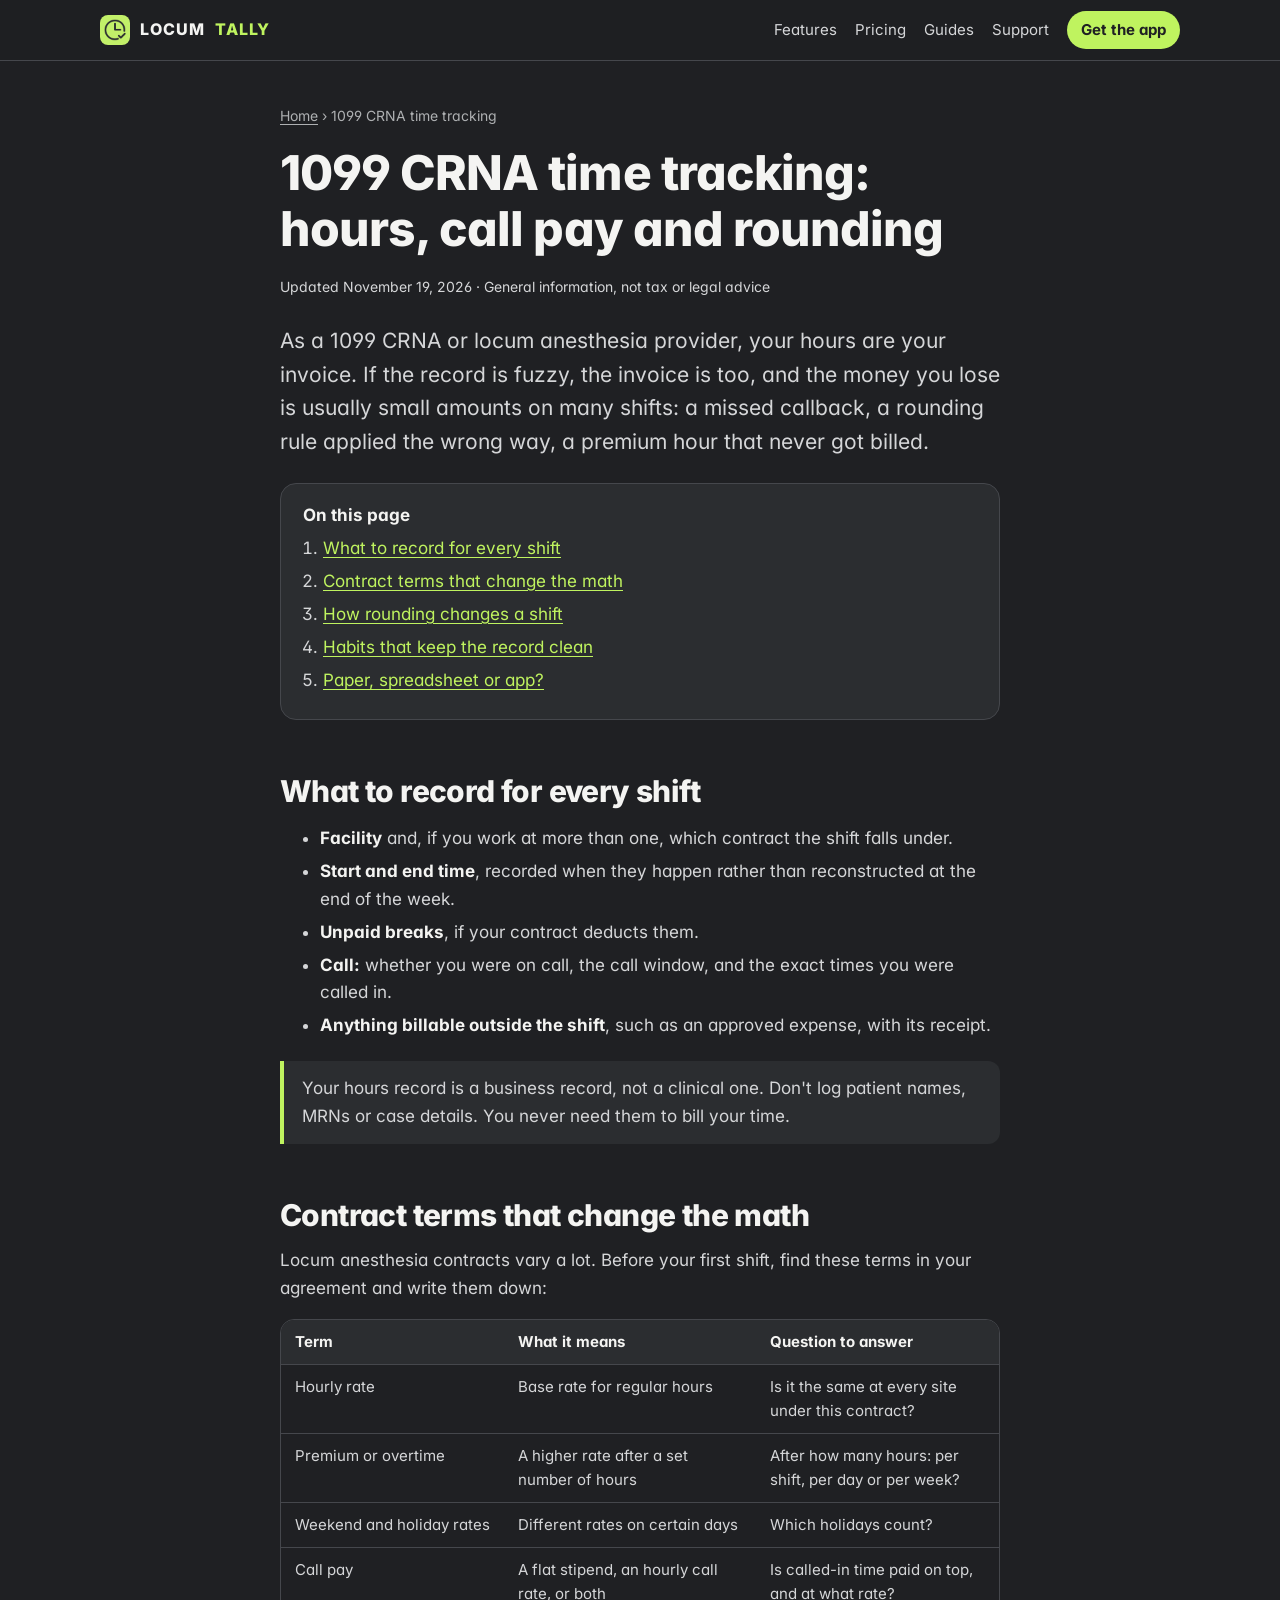
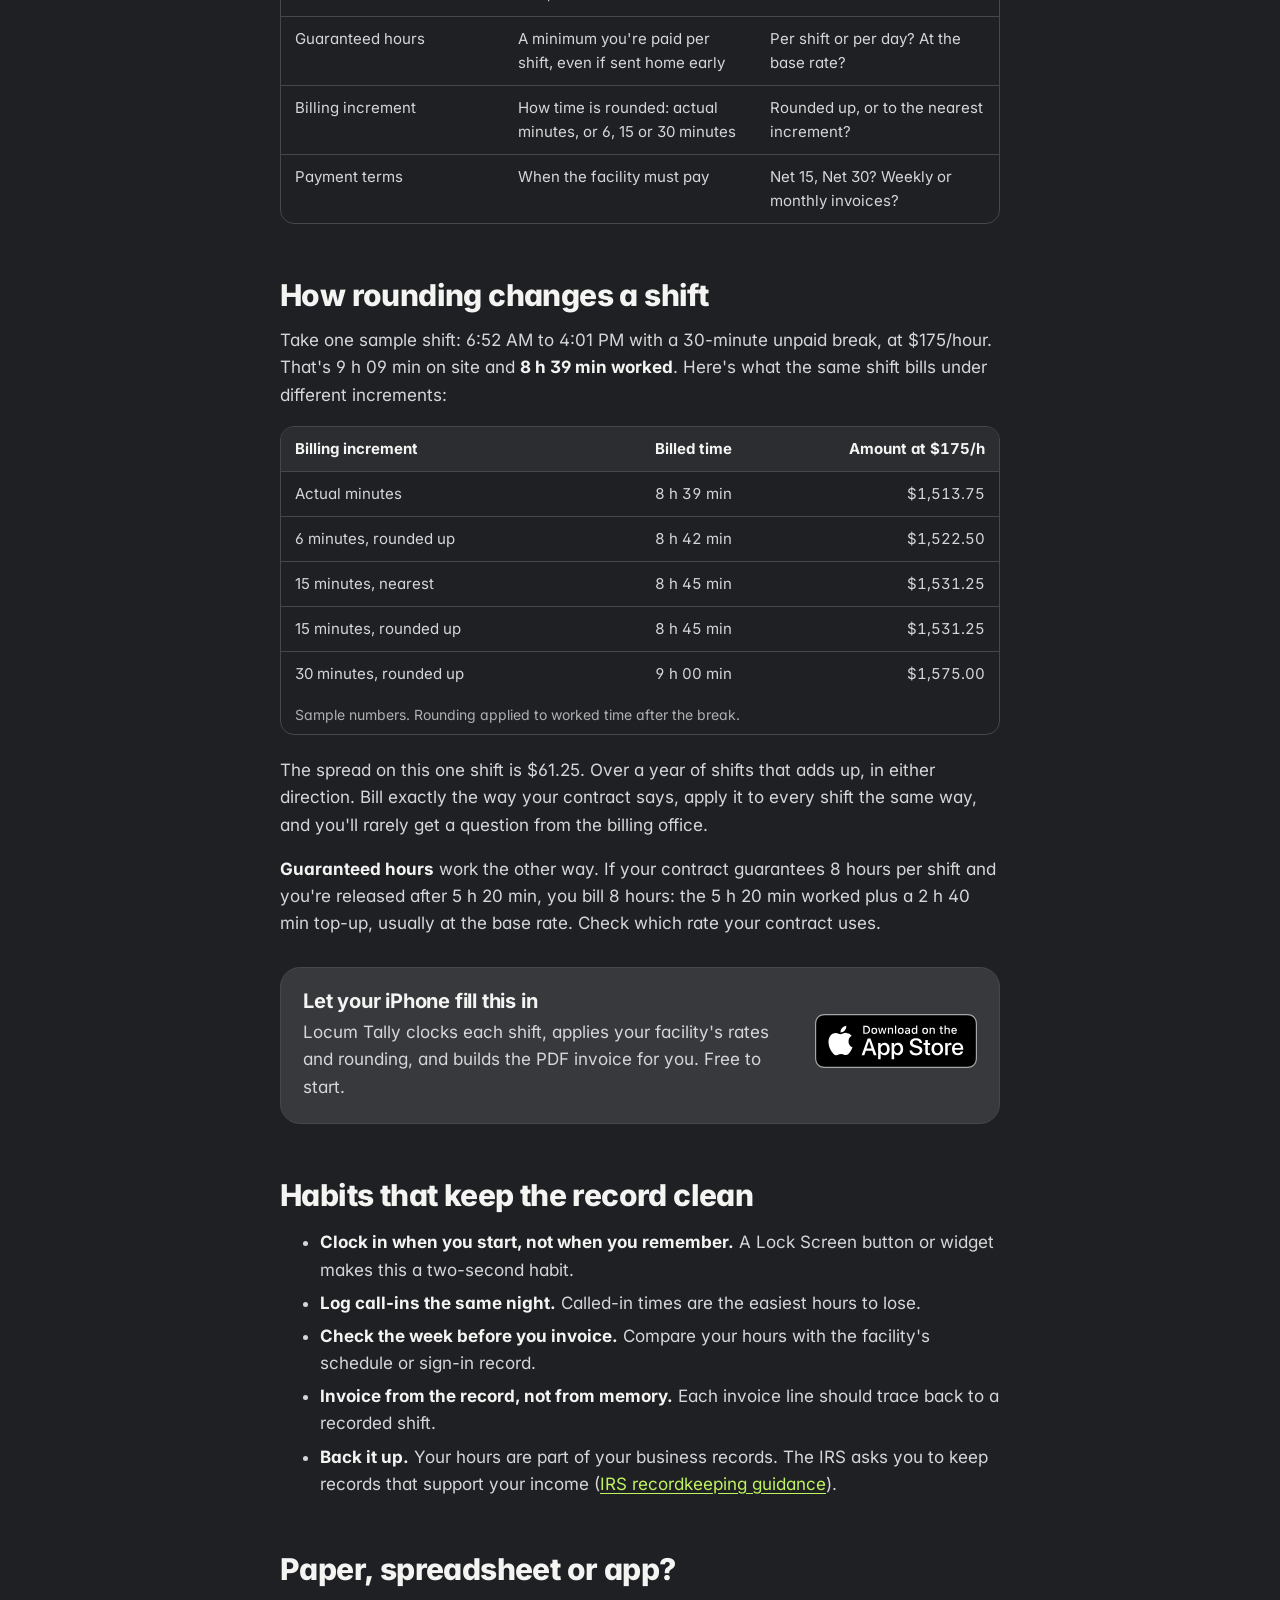
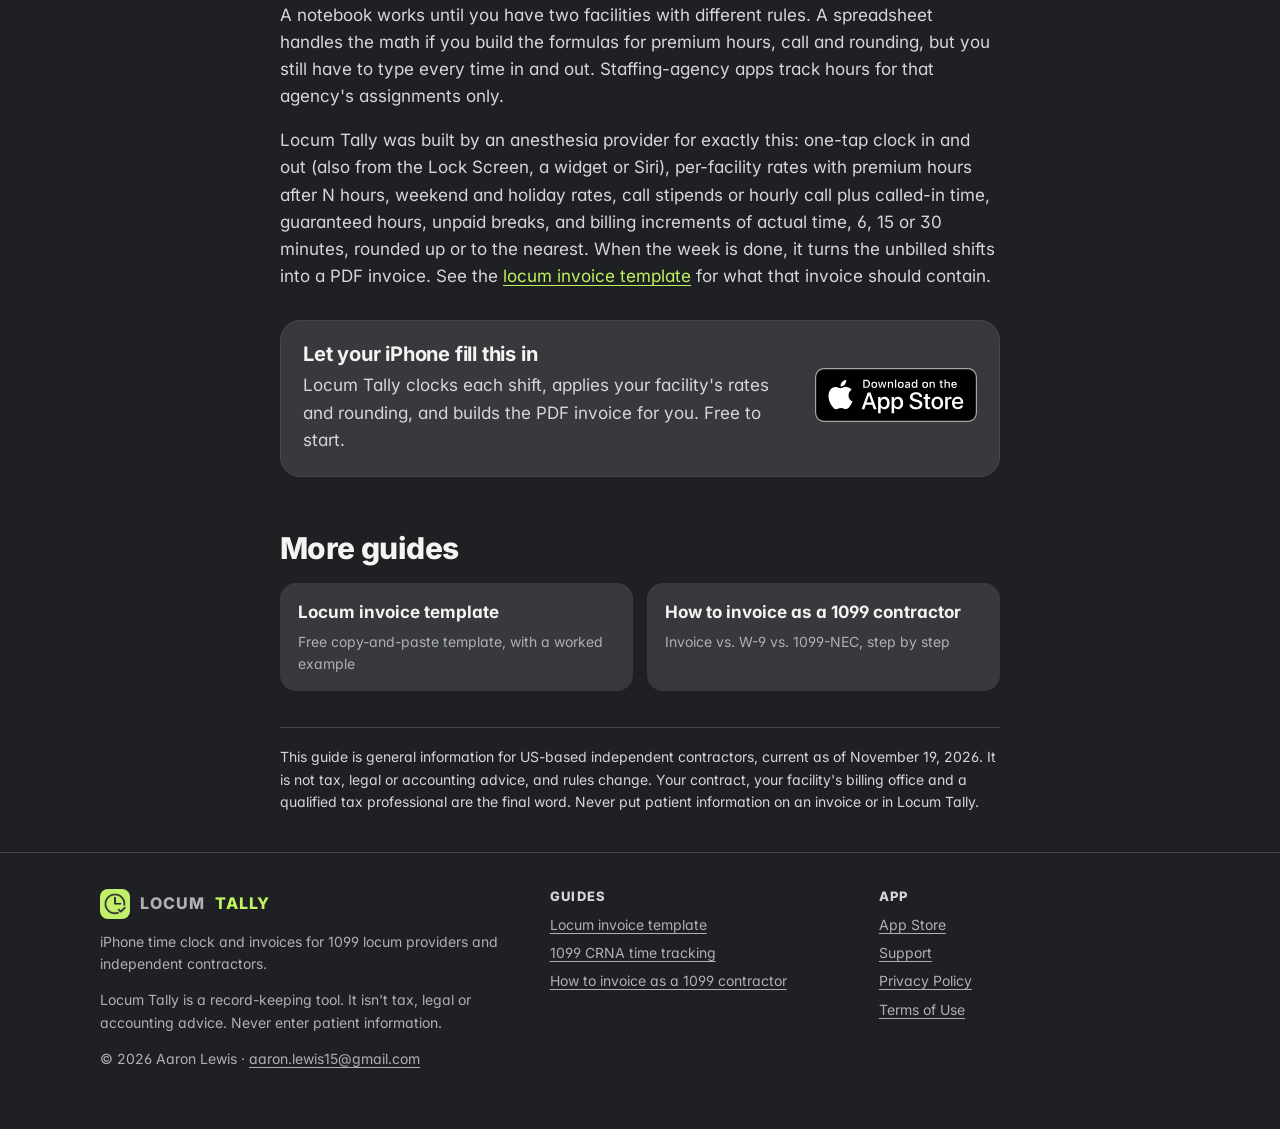
==== 1099-crna-time-tracking.html @ 2aec6fe2 "New SEO landing page, three guides, sitemap, custom domain locumtally.app" ====
<!doctype html>
<html lang="en">
<head>
<meta charset="utf-8">
<meta name="viewport" content="width=device-width, initial-scale=1">
<title>1099 CRNA Time Tracking: Hours, Call &amp; Rounding | Locum Tally</title>
<meta name="description" content="How 1099 CRNAs and anesthesia providers can track shift hours, call, premium time, breaks and billing increments accurately, with a worked rounding example.">
<link rel="canonical" href="https://locumtally.app/1099-crna-time-tracking.html">
<meta name="apple-itunes-app" content="app-id=6818014743">
<meta name="theme-color" content="#1F2023">
<meta name="color-scheme" content="dark">
<link rel="icon" href="favicon.ico" sizes="any">
<link rel="icon" type="image/png" sizes="32x32" href="favicon-32.png">
<link rel="apple-touch-icon" href="apple-touch-icon.png">
<link rel="preload" href="fonts/inter-var-latin.woff2" as="font" type="font/woff2" crossorigin>
<link rel="stylesheet" href="site.css">
<meta property="og:type" content="article">
<meta property="og:site_name" content="Locum Tally">
<meta property="og:title" content="1099 CRNA Time Tracking: Hours, Call &amp; Rounding | Locum Tally">
<meta property="og:description" content="How 1099 CRNAs and anesthesia providers can track shift hours, call, premium time, breaks and billing increments accurately, with a worked rounding example.">
<meta property="og:url" content="https://locumtally.app/1099-crna-time-tracking.html">
<meta property="og:image" content="https://locumtally.app/img/og-locumtally.png">
<meta property="og:image:width" content="1200">
<meta property="og:image:height" content="630">
<meta property="og:image:alt" content="Locum Tally: the time clock and invoice app for 1099 locum providers">
<meta name="twitter:card" content="summary_large_image">
<meta name="twitter:title" content="1099 CRNA Time Tracking: Hours, Call &amp; Rounding | Locum Tally">
<meta name="twitter:description" content="How 1099 CRNAs and anesthesia providers can track shift hours, call, premium time, breaks and billing increments accurately, with a worked rounding example.">
<meta name="twitter:image" content="https://locumtally.app/img/og-locumtally.png">
<script type="application/ld+json">
{
 "@context": "https://schema.org",
 "@graph": [
  {
   "@type": "Article",
   "headline": "1099 CRNA time tracking: hours, call pay and rounding",
   "description": "How 1099 CRNAs and anesthesia providers can track shift hours, call, premium time, breaks and billing increments accurately, with a worked rounding example.",
   "datePublished": "2026-11-19",
   "dateModified": "2026-11-19",
   "author": {
    "@type": "Organization",
    "name": "Locum Tally",
    "url": "https://locumtally.app/"
   },
   "publisher": {
    "@type": "Organization",
    "name": "Locum Tally",
    "logo": {
     "@type": "ImageObject",
     "url": "https://locumtally.app/img/icon-512.png"
    }
   },
   "mainEntityOfPage": "https://locumtally.app/1099-crna-time-tracking.html",
   "image": "https://locumtally.app/img/og-locumtally.png"
  },
  {
   "@type": "BreadcrumbList",
   "itemListElement": [
    {
     "@type": "ListItem",
     "position": 1,
     "name": "Home",
     "item": "https://locumtally.app/"
    },
    {
     "@type": "ListItem",
     "position": 2,
     "name": "1099 CRNA time tracking",
     "item": "https://locumtally.app/1099-crna-time-tracking.html"
    }
   ]
  }
 ]
}
</script>
</head><body>
<a class="skip" href="#main">Skip to content</a>
<header class="site-header"><div class="wrap">
<a class="brand" href="index.html"><img src="apple-touch-icon.png" alt="" width="30" height="30">LOCUM <span>TALLY</span></a>
<nav class="site-nav" aria-label="Main"><a class="opt" href="index.html#features">Features</a><a class="opt" href="index.html#pricing">Pricing</a><a class="opt" href="index.html#guides">Guides</a><a class="" href="support.html">Support</a><a class="nav-cta" href="https://apps.apple.com/app/id6818014743">Get the app</a></nav>
</div></header>
<main id="main" class="article"><div class="wrap narrow">
<nav class="crumbs" aria-label="Breadcrumb"><a href="index.html">Home</a> › <span aria-current="page">1099 CRNA time tracking</span></nav>
<h1>1099 CRNA time tracking: hours, call pay and rounding</h1>
<p class="meta">Updated November 19, 2026 · General information, not tax or legal advice</p>
<p class="lead">As a 1099 CRNA or locum anesthesia provider, your hours are your invoice. If the record is fuzzy, the invoice is too, and the money you lose is usually small amounts on many shifts: a missed callback, a rounding rule applied the wrong way, a premium hour that never got billed.</p>
<div class="toc"><p>On this page</p><ol><li><a href="#record">What to record for every shift</a></li><li><a href="#rules">Contract terms that change the math</a></li><li><a href="#rounding">How rounding changes a shift</a></li><li><a href="#habits">Habits that keep the record clean</a></li><li><a href="#tools">Paper, spreadsheet or app?</a></li></ol></div>

<h2 id="record">What to record for every shift</h2>
<ul>
<li><strong>Facility</strong> and, if you work at more than one, which contract the shift falls under.</li>
<li><strong>Start and end time</strong>, recorded when they happen rather than reconstructed at the end of the week.</li>
<li><strong>Unpaid breaks</strong>, if your contract deducts them.</li>
<li><strong>Call:</strong> whether you were on call, the call window, and the exact times you were called in.</li>
<li><strong>Anything billable outside the shift</strong>, such as an approved expense, with its receipt.</li>
</ul>
<div class="note"><p>Your hours record is a business record, not a clinical one. Don't log patient names, MRNs or case details. You never need them to bill your time.</p></div>

<h2 id="rules">Contract terms that change the math</h2>
<p>Locum anesthesia contracts vary a lot. Before your first shift, find these terms in your agreement and write them down:</p>
<div class="table-wrap"><table>
<thead><tr><th>Term</th><th>What it means</th><th>Question to answer</th></tr></thead>
<tbody>
<tr><td>Hourly rate</td><td>Base rate for regular hours</td><td>Is it the same at every site under this contract?</td></tr>
<tr><td>Premium or overtime</td><td>A higher rate after a set number of hours</td><td>After how many hours: per shift, per day or per week?</td></tr>
<tr><td>Weekend and holiday rates</td><td>Different rates on certain days</td><td>Which holidays count?</td></tr>
<tr><td>Call pay</td><td>A flat stipend, an hourly call rate, or both</td><td>Is called-in time paid on top, and at what rate?</td></tr>
<tr><td>Guaranteed hours</td><td>A minimum you're paid per shift, even if sent home early</td><td>Per shift or per day? At the base rate?</td></tr>
<tr><td>Billing increment</td><td>How time is rounded: actual minutes, or 6, 15 or 30 minutes</td><td>Rounded up, or to the nearest increment?</td></tr>
<tr><td>Payment terms</td><td>When the facility must pay</td><td>Net 15, Net 30? Weekly or monthly invoices?</td></tr>
</tbody></table></div>

<h2 id="rounding">How rounding changes a shift</h2>
<p>Take one sample shift: 6:52 AM to 4:01 PM with a 30-minute unpaid break, at $175/hour. That's 9 h 09 min on site and <strong>8 h 39 min worked</strong>. Here's what the same shift bills under different increments:</p>
<div class="table-wrap"><table class="fit">
<caption class="muted small" style="caption-side:bottom;padding:8px 14px;text-align:left">Sample numbers. Rounding applied to worked time after the break.</caption>
<thead><tr><th>Billing increment</th><th class="num">Billed time</th><th class="num">Amount at $175/h</th></tr></thead>
<tbody>
<tr><td>Actual minutes</td><td class="num">8 h 39 min</td><td class="num">$1,513.75</td></tr>
<tr><td>6 minutes, rounded up</td><td class="num">8 h 42 min</td><td class="num">$1,522.50</td></tr>
<tr><td>15 minutes, nearest</td><td class="num">8 h 45 min</td><td class="num">$1,531.25</td></tr>
<tr><td>15 minutes, rounded up</td><td class="num">8 h 45 min</td><td class="num">$1,531.25</td></tr>
<tr><td>30 minutes, rounded up</td><td class="num">9 h 00 min</td><td class="num">$1,575.00</td></tr>
</tbody></table></div>
<p>The spread on this one shift is $61.25. Over a year of shifts that adds up, in either direction. Bill exactly the way your contract says, apply it to every shift the same way, and you'll rarely get a question from the billing office.</p>
<p><strong>Guaranteed hours</strong> work the other way. If your contract guarantees 8 hours per shift and you're released after 5 h 20 min, you bill 8 hours: the 5 h 20 min worked plus a 2 h 40 min top-up, usually at the base rate. Check which rate your contract uses.</p>
<aside class="inline-cta" aria-label="Get Locum Tally"><div><h3>Let your iPhone fill this in</h3>
<p>Locum Tally clocks each shift, applies your facility's rates and rounding, and builds the PDF invoice for you. Free to start.</p></div>
<div><a class="badge" href="https://apps.apple.com/app/id6818014743" aria-label="Download Locum Tally on the App Store"><img src="img/app-store-badge.svg" alt="Download on the App Store" width="162" height="54"></a></div></aside>

<h2 id="habits">Habits that keep the record clean</h2>
<ul>
<li><strong>Clock in when you start, not when you remember.</strong> A Lock Screen button or widget makes this a two-second habit.</li>
<li><strong>Log call-ins the same night.</strong> Called-in times are the easiest hours to lose.</li>
<li><strong>Check the week before you invoice.</strong> Compare your hours with the facility's schedule or sign-in record.</li>
<li><strong>Invoice from the record, not from memory.</strong> Each invoice line should trace back to a recorded shift.</li>
<li><strong>Back it up.</strong> Your hours are part of your business records. The IRS asks you to keep records that support your income (<a href="https://www.irs.gov/businesses/small-businesses-self-employed/what-kind-of-records-should-i-keep" rel="noopener">IRS recordkeeping guidance</a>).</li>
</ul>

<h2 id="tools">Paper, spreadsheet or app?</h2>
<p>A notebook works until you have two facilities with different rules. A spreadsheet handles the math if you build the formulas for premium hours, call and rounding, but you still have to type every time in and out. Staffing-agency apps track hours for that agency's assignments only.</p>
<p>Locum Tally was built by an anesthesia provider for exactly this: one-tap clock in and out (also from the Lock Screen, a widget or Siri), per-facility rates with premium hours after N hours, weekend and holiday rates, call stipends or hourly call plus called-in time, guaranteed hours, unpaid breaks, and billing increments of actual time, 6, 15 or 30 minutes, rounded up or to the nearest. When the week is done, it turns the unbilled shifts into a PDF invoice. See the <a href="locum-invoice-template.html">locum invoice template</a> for what that invoice should contain.</p>
<aside class="inline-cta" aria-label="Get Locum Tally"><div><h3>Let your iPhone fill this in</h3>
<p>Locum Tally clocks each shift, applies your facility's rates and rounding, and builds the PDF invoice for you. Free to start.</p></div>
<div><a class="badge" href="https://apps.apple.com/app/id6818014743" aria-label="Download Locum Tally on the App Store"><img src="img/app-store-badge.svg" alt="Download on the App Store" width="162" height="54"></a></div></aside>

<h2>More guides</h2>
<div class="related"><a href="locum-invoice-template.html">Locum invoice template<span>Free copy-and-paste template, with a worked example</span></a><a href="how-to-invoice-as-a-1099-contractor.html">How to invoice as a 1099 contractor<span>Invoice vs. W-9 vs. 1099-NEC, step by step</span></a></div>
<p class="disclaimer">This guide is general information for US-based independent contractors, current as of November 19, 2026. It is not tax, legal or accounting advice, and rules change. Your contract, your facility's billing office and a qualified tax professional are the final word. Never put patient information on an invoice or in Locum Tally.</p>
</div></main>
<footer class="site-footer"><div class="wrap">
<div class="about"><a class="brand" href="index.html"><img src="apple-touch-icon.png" alt="" width="30" height="30">LOCUM <span>TALLY</span></a>
<p style="margin-top:12px">iPhone time clock and invoices for 1099 locum providers and independent contractors.</p>
<p>Locum Tally is a record-keeping tool. It isn't tax, legal or accounting advice. Never enter patient information.</p>
<p>© 2026 Aaron Lewis · <a href="mailto:aaron.lewis15@gmail.com">aaron.lewis15@gmail.com</a></p></div>
<div><h2>Guides</h2><ul><li><a href="locum-invoice-template.html">Locum invoice template</a></li><li><a href="1099-crna-time-tracking.html">1099 CRNA time tracking</a></li><li><a href="how-to-invoice-as-a-1099-contractor.html">How to invoice as a 1099 contractor</a></li></ul></div>
<div><h2>App</h2><ul><li><a href="https://apps.apple.com/app/id6818014743">App Store</a></li><li><a href="support.html">Support</a></li><li><a href="privacy.html">Privacy Policy</a></li><li><a href="terms.html">Terms of Use</a></li></ul></div>
</div></footer>
</body>
</html>
---- site.css ----
/* Locum Tally marketing pages (index + guides). Legacy pages keep style.css. */
@font-face{font-family:"Inter";src:url("fonts/inter-var-latin.woff2") format("woff2");font-weight:400 800;font-style:normal;font-display:swap}
:root{--bg:#1F2023;--bg2:#2B2D30;--card:#37393D;--line:#45474C;--text:#F4F4F2;--soft:#D5D6D8;--muted:#AEB0B2;--lime:#BFF35F;--lime-ink:#1F2023;--radius:20px}
*{box-sizing:border-box}
html{-webkit-text-size-adjust:100%;scroll-behavior:smooth}
@media (prefers-reduced-motion:reduce){html{scroll-behavior:auto}}
body{margin:0;background:var(--bg);color:var(--text);font:17px/1.6 "Inter",-apple-system,BlinkMacSystemFont,"Segoe UI",Roboto,Helvetica,Arial,sans-serif;font-feature-settings:"cv11","ss01"}
img{max-width:100%;height:auto;display:block}
a{color:var(--lime);text-underline-offset:3px}
a:focus-visible,button:focus-visible,summary:focus-visible{outline:3px solid var(--lime);outline-offset:3px;border-radius:6px}
.skip{position:absolute;left:-999px;top:8px;background:var(--lime);color:var(--lime-ink);padding:8px 14px;border-radius:8px;font-weight:700;z-index:10}
.skip:focus{left:8px}
.wrap{max-width:1120px;margin:0 auto;padding:0 20px}
.narrow{max-width:760px}
/* header */
.site-header{position:sticky;top:0;z-index:5;background:rgba(31,32,35,.92);backdrop-filter:saturate(1.4) blur(10px);-webkit-backdrop-filter:saturate(1.4) blur(10px);border-bottom:1px solid var(--line)}
.site-header .wrap{display:flex;align-items:center;justify-content:space-between;gap:12px;min-height:60px}
.brand{display:flex;align-items:center;gap:10px;font-weight:800;letter-spacing:.06em;color:var(--text);text-decoration:none;font-size:16px;white-space:nowrap}
.brand img{width:30px;height:30px;border-radius:8px}
.brand span{color:var(--lime)}
.site-nav{display:flex;align-items:center;gap:18px;font-size:15px}
.site-nav a{color:var(--soft);text-decoration:none}
.site-nav a:hover,.site-nav a[aria-current]{color:var(--lime)}
.site-nav .nav-cta{white-space:nowrap;background:var(--lime);color:var(--lime-ink);font-weight:700;padding:7px 14px;border-radius:999px}
.site-nav .nav-cta:hover{color:var(--lime-ink);filter:brightness(1.05)}
@media (max-width:720px){.site-nav .opt{display:none}.site-nav{gap:14px}}
@media (max-width:420px){.site-nav a:not(.nav-cta){display:none}.brand{font-size:15px}}
/* type */
h1,h2,h3{line-height:1.15;letter-spacing:-.02em;margin:0 0 .5em}
h1{font-size:clamp(34px,6vw,58px);font-weight:800}
h2{font-size:clamp(26px,3.6vw,38px);font-weight:800}
h3{font-size:20px;font-weight:700;letter-spacing:-.01em}
p{margin:0 0 1em}
.lead{font-size:clamp(18px,2.1vw,21px);color:var(--soft);max-width:36em}
.eyebrow{display:inline-block;color:var(--lime);font-weight:700;letter-spacing:.1em;font-size:13px;text-transform:uppercase;margin:0 0 14px}
.muted{color:var(--muted)}
.small{font-size:14px}
.lime{color:var(--lime)}
/* hero */
.hero{padding:56px 0 40px;overflow:hidden}
.hero .wrap{display:grid;grid-template-columns:1.15fr .85fr;gap:40px;align-items:center}
.hero h1 .lime{display:block}
.cta-row{display:flex;flex-wrap:wrap;align-items:center;gap:14px 18px;margin:26px 0 10px}
.badge{display:inline-block;line-height:0;border-radius:10px}
.badge img{height:54px;width:auto}
.cta-note{font-size:14px;color:var(--muted)}
.hero-points{display:flex;flex-wrap:wrap;gap:8px;margin:18px 0 0;padding:0;list-style:none}
.hero-points li{font-size:14px;color:var(--soft);background:var(--bg2);border:1px solid var(--line);border-radius:999px;padding:5px 12px}
.hero-visual{position:relative;display:flex;justify-content:center}
.hero-visual:before{content:"";position:absolute;inset:10% 5% 0;background:radial-gradient(closest-side,rgba(191,243,95,.28),transparent);filter:blur(10px)}
/* phone frame */
.phone{position:relative;width:100%;max-width:300px;border-radius:44px;padding:10px;background:#0E0F10;box-shadow:0 0 0 1.5px #4A4C51,0 30px 60px rgba(0,0,0,.45)}
.phone img{border-radius:34px;width:100%;aspect-ratio:600/1304;object-fit:cover;background:#2B2D30}
.phone.sm{max-width:240px;border-radius:36px;padding:8px}
.phone.sm img{border-radius:28px}
/* sections */
section{padding:64px 0}
.band{background:var(--bg2);border-top:1px solid var(--line);border-bottom:1px solid var(--line)}
.section-head{max-width:720px;margin-bottom:34px}
.steps{display:grid;grid-template-columns:repeat(3,1fr);gap:22px;counter-reset:s}
.step{background:var(--card);border-radius:var(--radius);padding:22px;display:flex;flex-direction:column;gap:16px}
.step .num{counter-increment:s;width:34px;height:34px;border-radius:50%;background:var(--lime);color:var(--lime-ink);font-weight:800;display:grid;place-items:center}
.step .num:before{content:counter(s)}
.step p{color:var(--soft);margin:0}
.step .phone{margin:4px auto 0}
.feature{display:grid;grid-template-columns:1fr 1fr;gap:48px;align-items:center;padding:28px 0}
.feature.flip .feature-text{order:2}
.feature-text ul{padding:0;margin:14px 0 0;list-style:none}
.feature-text li{position:relative;padding:7px 0 7px 30px;color:var(--soft)}
.feature-text li:before{content:"";position:absolute;left:0;top:13px;width:16px;height:16px;border-radius:50%;background:var(--lime);box-shadow:inset 0 0 0 4px var(--card)}
.feature .phone{margin:0 auto}
.grid3{display:grid;grid-template-columns:repeat(3,1fr);gap:18px}
.card{background:var(--card);border-radius:var(--radius);padding:22px}
.card p{color:var(--soft);margin:0}
.card h3{margin-bottom:8px}
.who{display:flex;flex-wrap:wrap;gap:10px;padding:0;list-style:none;margin:18px 0 0}
.who li{background:var(--card);border-radius:999px;padding:8px 16px;font-weight:600}
.rules{background:var(--card);border:1px solid var(--line);border-radius:var(--radius);padding:24px;max-width:420px;width:100%;margin:0 auto;box-shadow:0 30px 60px rgba(0,0,0,.35)}
.rules-title{font-weight:800;font-size:19px;margin:0 0 12px;display:flex;justify-content:space-between;align-items:center}
.rules-title span{font-size:12px;font-weight:700;letter-spacing:.06em;text-transform:uppercase;color:var(--muted);border:1px solid var(--line);border-radius:999px;padding:2px 10px}
.rules dl{margin:0}
.rules dl div{display:flex;justify-content:space-between;gap:16px;padding:11px 0;border-top:1px solid var(--line)}
.rules dt{color:var(--muted)}
.rules dd{margin:0;font-weight:700;text-align:right}
.rules dl div:nth-child(2) dd,.rules dl div:nth-child(6) dd{color:var(--lime)}
/* pricing */
.plans{display:grid;grid-template-columns:1fr 1fr;gap:20px;max-width:880px}
.plan{background:var(--card);border-radius:var(--radius);padding:26px;border:1px solid var(--line)}
.plan.pro{border:2px solid var(--lime)}
.plan .price{font-size:34px;font-weight:800;letter-spacing:-.02em;margin:4px 0 2px}
.plan .per{color:var(--muted);font-size:15px}
.plan ul{padding-left:20px;margin:16px 0 0;color:var(--soft)}
.plan li{margin:6px 0}
.tag{display:inline-block;background:var(--lime);color:var(--lime-ink);font-size:12px;font-weight:800;letter-spacing:.06em;text-transform:uppercase;padding:3px 10px;border-radius:999px;margin-left:8px;vertical-align:middle}
/* founder */
.founder{display:grid;grid-template-columns:auto 1fr;gap:24px;align-items:start;max-width:820px}
.founder img{width:84px;height:84px;border-radius:20px}
blockquote{margin:0;font-size:20px;line-height:1.5;color:var(--text)}
/* faq */
.faq details{background:var(--card);border-radius:16px;padding:0 20px;margin:0 0 12px}
.faq summary{cursor:pointer;font-weight:700;padding:18px 28px 18px 0;list-style:none;position:relative}
.faq summary::-webkit-details-marker{display:none}
.faq summary:after{content:"+";position:absolute;right:0;top:14px;font-size:24px;color:var(--lime);font-weight:400}
.faq details[open] summary:after{content:"\2212"}
.faq details>div{padding:0 0 18px;color:var(--soft)}
.faq details>div p:last-child{margin:0}
/* final cta */
.final{text-align:center}
.final .cta-row{justify-content:center}
/* article pages */
.article{padding:44px 0 24px}
.article h1{font-size:clamp(32px,5vw,48px)}
.article h2{font-size:clamp(24px,3vw,30px);margin-top:1.8em}
.article h3{margin-top:1.4em}
.article p,.article li{color:var(--soft)}
.article li{margin:6px 0}
.article strong{color:var(--text)}
.crumbs{font-size:14px;color:var(--muted);margin-bottom:18px}
.crumbs a{color:var(--muted)}
.meta{font-size:14px;color:var(--muted);margin:-4px 0 26px}
.toc{background:var(--bg2);border:1px solid var(--line);border-radius:16px;padding:18px 22px;margin:24px 0}
.toc p{margin:0 0 6px;font-weight:700;color:var(--text)}
.toc ol{margin:0;padding-left:20px}
.note{border-left:4px solid var(--lime);background:var(--bg2);padding:14px 18px;border-radius:0 12px 12px 0;margin:22px 0}
.note p{margin:0}
.table-wrap{overflow-x:auto;margin:16px 0 22px;border-radius:14px;border:1px solid var(--line)}
table{border-collapse:collapse;width:100%;font-size:15px;min-width:520px}
th,td{text-align:left;padding:10px 14px;border-bottom:1px solid var(--line);vertical-align:top}
th{background:var(--bg2);color:var(--text);font-weight:700}
td{color:var(--soft)}
tr:last-child td{border-bottom:0}
table.fit{min-width:0}
td:first-child{white-space:nowrap}
td.num,th.num{white-space:nowrap;text-align:right;font-variant-numeric:tabular-nums}
pre.template{background:#141517;border:1px solid var(--line);border-radius:14px;padding:18px;overflow-x:auto;font:14px/1.55 ui-monospace,SFMono-Regular,Menlo,Consolas,monospace;color:#E6E7E3;white-space:pre}
.inline-cta{display:grid;grid-template-columns:1fr auto;gap:20px;align-items:center;background:var(--card);border:1px solid var(--line);border-radius:var(--radius);padding:22px;margin:30px 0}
.inline-cta p{margin:0;color:var(--soft)}
.inline-cta h3{margin:0 0 6px}
.disclaimer{font-size:14px;color:var(--muted);border-top:1px solid var(--line);padding-top:18px;margin-top:36px}
.related{display:grid;grid-template-columns:repeat(auto-fit,minmax(220px,1fr));gap:14px;margin:18px 0}
.related a{display:block;background:var(--card);border-radius:16px;padding:16px 18px;text-decoration:none;color:var(--text);font-weight:700}
.related a span{display:block;font-weight:400;color:var(--muted);font-size:14px;margin-top:4px}
.related a:hover{outline:1px solid var(--lime)}
/* footer */
.site-footer{border-top:1px solid var(--line);padding:36px 0 44px;color:var(--muted);font-size:14px}
.site-footer .wrap{display:grid;grid-template-columns:1.4fr 1fr 1fr;gap:28px}
.site-footer h2{font-size:13px;letter-spacing:.1em;text-transform:uppercase;color:var(--soft);margin:0 0 10px}
.site-footer ul{list-style:none;padding:0;margin:0}
.site-footer li{margin:6px 0}
.site-footer a{color:var(--muted)}
.site-footer a:hover{color:var(--lime)}
/* responsive */
@media (max-width:900px){
 .hero .wrap{grid-template-columns:1fr;gap:28px}
 .hero{padding-top:36px}
 .hero-visual .phone{max-width:250px}
 .steps,.grid3{grid-template-columns:1fr}
 .step{flex-direction:column}
 .feature,.feature.flip{grid-template-columns:1fr;gap:24px}
 .feature.flip .feature-text{order:0}
 .plans{grid-template-columns:1fr}
 .site-footer .wrap{grid-template-columns:1fr 1fr}
 .site-footer .about{grid-column:1/-1}
}
@media (max-width:560px){
 body{font-size:16px}
 section{padding:48px 0}
 .badge img{height:50px}
 .founder{grid-template-columns:1fr}
 .inline-cta{grid-template-columns:1fr}
 .step .phone{max-width:200px}
}
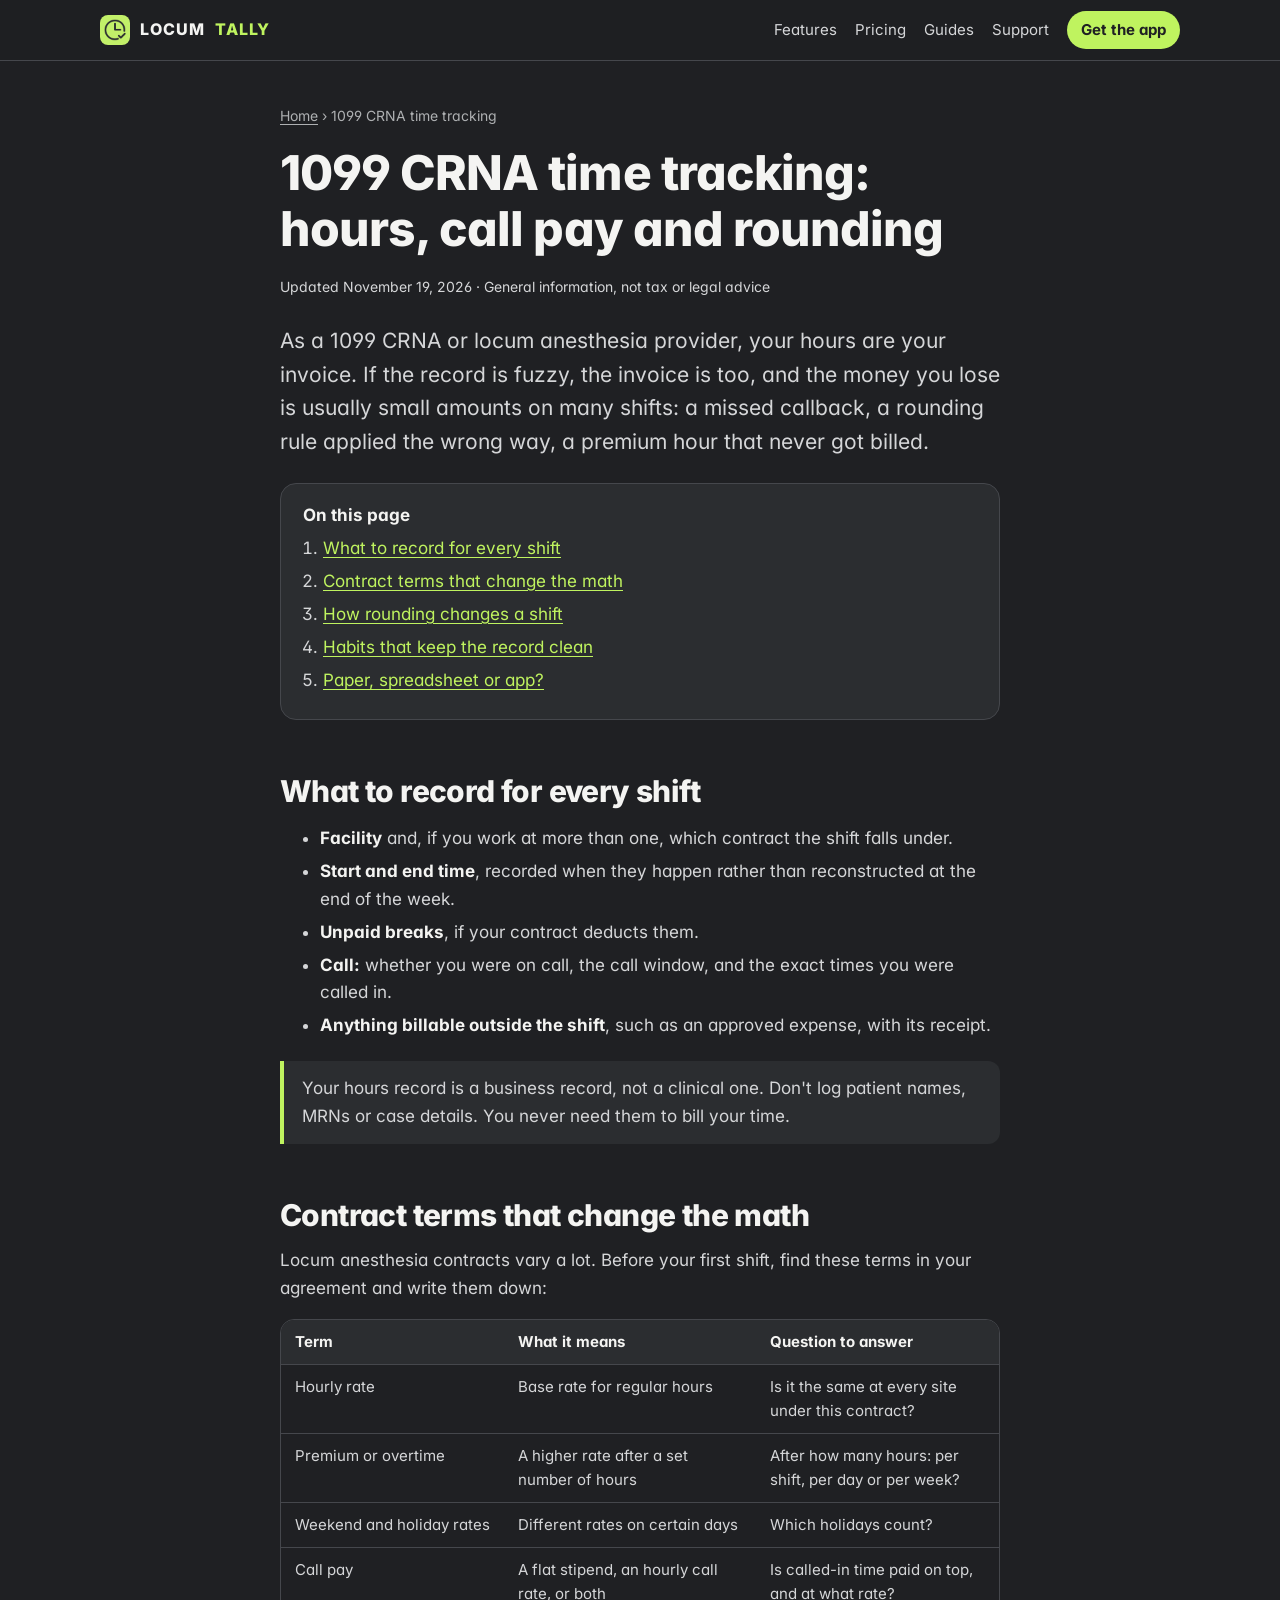
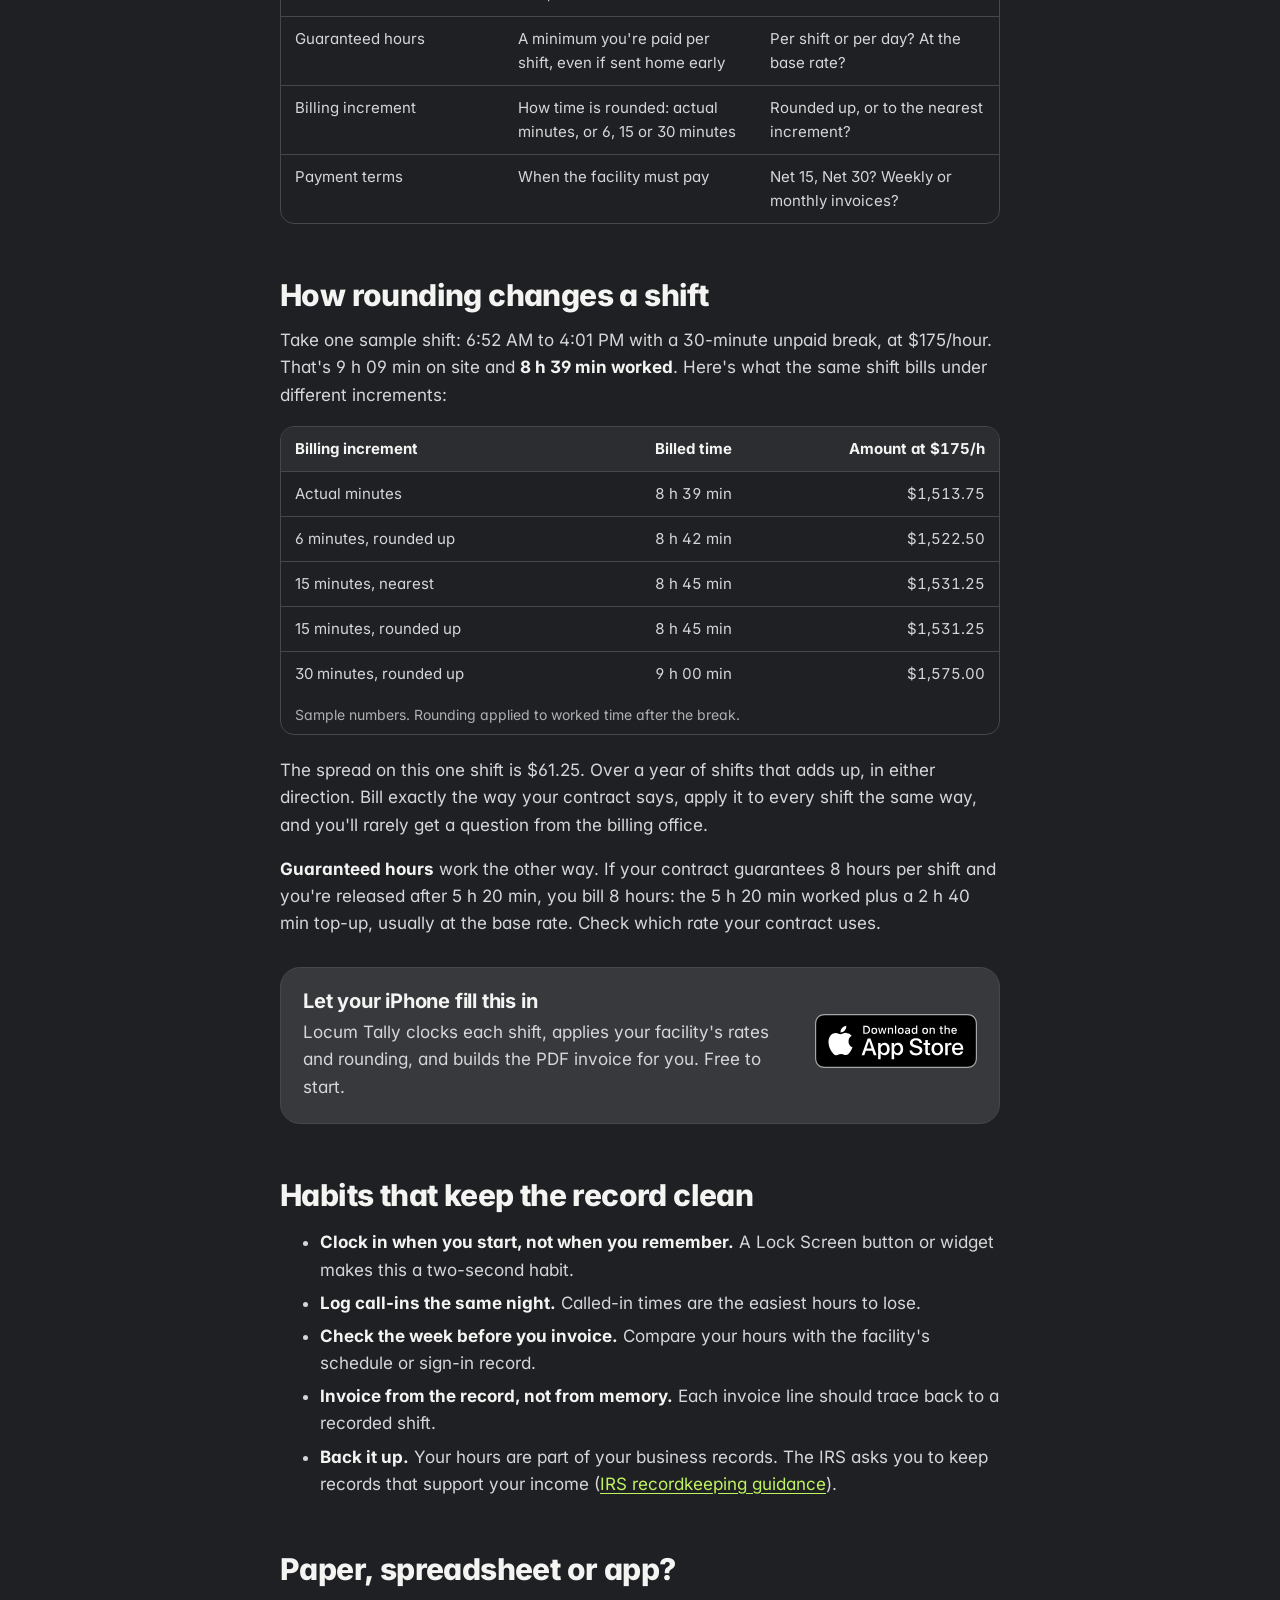
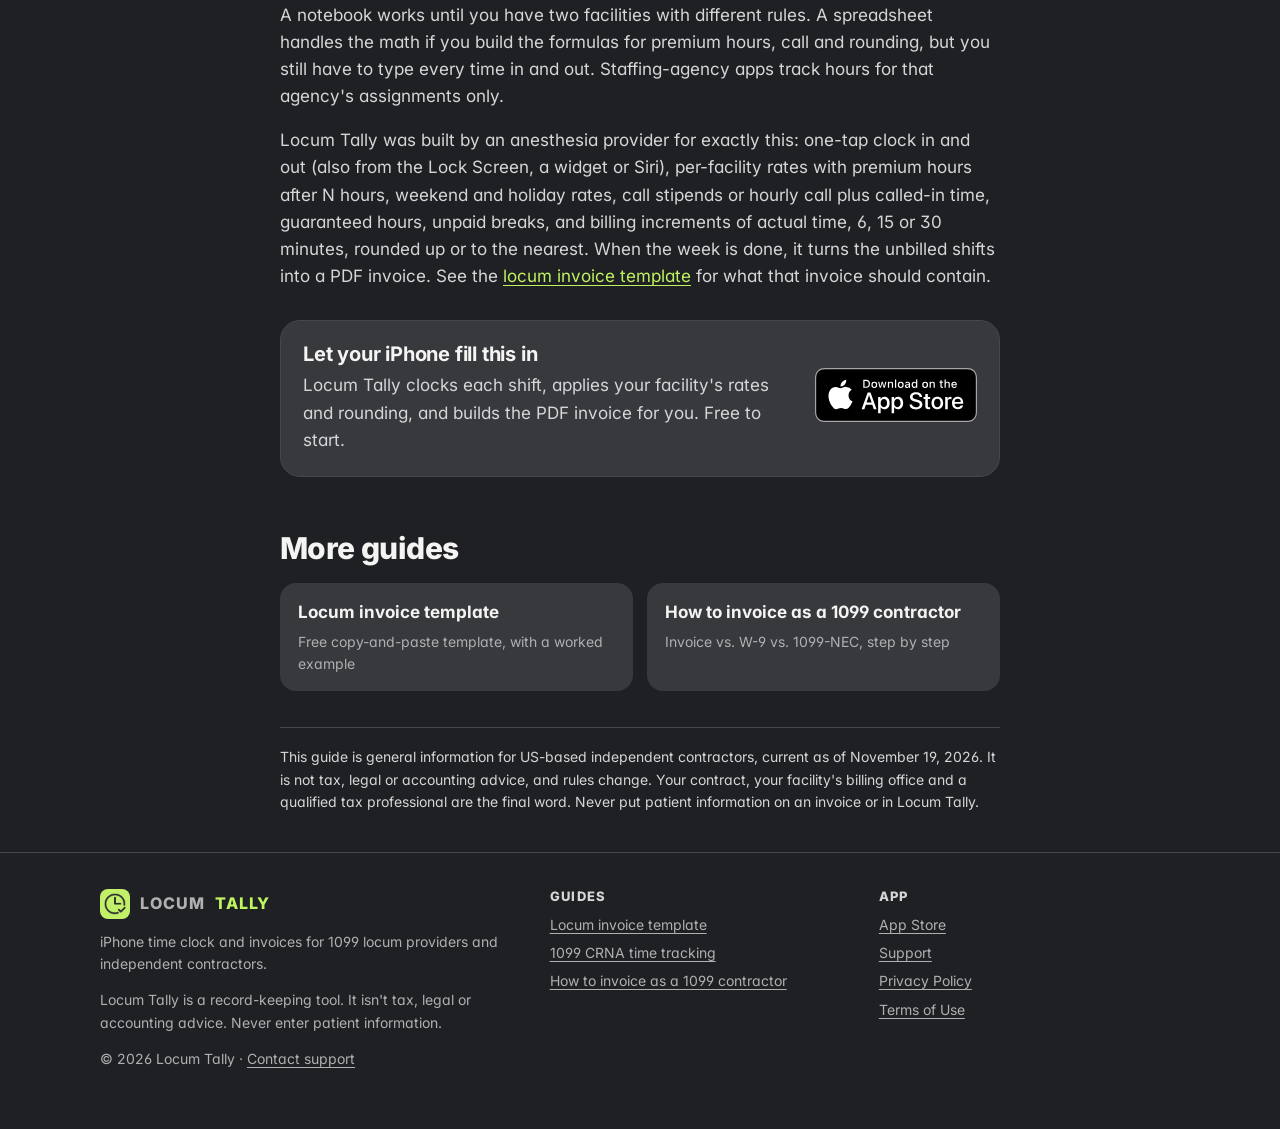
==== commit 8a4ae23f: "Android waitlist, Locum Tally copyright, privacy waitlist disclosure" ====
--- a/1099-crna-time-tracking.html
+++ b/1099-crna-time-tracking.html
@@ -77,7 +77,7 @@
 <a class="skip" href="#main">Skip to content</a>
 <header class="site-header"><div class="wrap">
 <a class="brand" href="index.html"><img src="apple-touch-icon.png" alt="" width="30" height="30">LOCUM <span>TALLY</span></a>
-<nav class="site-nav" aria-label="Main"><a class="opt" href="index.html#features">Features</a><a class="opt" href="index.html#pricing">Pricing</a><a class="opt" href="index.html#guides">Guides</a><a class="" href="support.html">Support</a><a class="nav-cta" href="https://apps.apple.com/app/id6818014743">Get the app</a></nav>
+<nav class="site-nav" aria-label="Main"><a class="opt" href="index.html#features">Features</a><a class="opt" href="index.html#pricing">Pricing</a><a class="opt" href="index.html#guides">Guides</a><a class="" href="support.html">Support</a><a class="nav-cta" href="https://apps.apple.com/app/apple-store/id6818014743?pt=129455149&ct=guide-crna&mt=8">Get the app</a></nav>
 </div></header>
 <main id="main" class="article"><div class="wrap narrow">
 <nav class="crumbs" aria-label="Breadcrumb"><a href="index.html">Home</a> › <span aria-current="page">1099 CRNA time tracking</span></nav>
@@ -126,7 +126,7 @@
 <p><strong>Guaranteed hours</strong> work the other way. If your contract guarantees 8 hours per shift and you're released after 5 h 20 min, you bill 8 hours: the 5 h 20 min worked plus a 2 h 40 min top-up, usually at the base rate. Check which rate your contract uses.</p>
 <aside class="inline-cta" aria-label="Get Locum Tally"><div><h3>Let your iPhone fill this in</h3>
 <p>Locum Tally clocks each shift, applies your facility's rates and rounding, and builds the PDF invoice for you. Free to start.</p></div>
-<div><a class="badge" href="https://apps.apple.com/app/id6818014743" aria-label="Download Locum Tally on the App Store"><img src="img/app-store-badge.svg" alt="Download on the App Store" width="162" height="54"></a></div></aside>
+<div><a class="badge" href="https://apps.apple.com/app/apple-store/id6818014743?pt=129455149&ct=guide-crna-mid&mt=8" aria-label="Download Locum Tally on the App Store"><img src="img/app-store-badge.svg" alt="Download on the App Store" width="162" height="54"></a></div></aside>
 
 <h2 id="habits">Habits that keep the record clean</h2>
 <ul>
@@ -142,7 +142,7 @@
 <p>Locum Tally was built by an anesthesia provider for exactly this: one-tap clock in and out (also from the Lock Screen, a widget or Siri), per-facility rates with premium hours after N hours, weekend and holiday rates, call stipends or hourly call plus called-in time, guaranteed hours, unpaid breaks, and billing increments of actual time, 6, 15 or 30 minutes, rounded up or to the nearest. When the week is done, it turns the unbilled shifts into a PDF invoice. See the <a href="locum-invoice-template.html">locum invoice template</a> for what that invoice should contain.</p>
 <aside class="inline-cta" aria-label="Get Locum Tally"><div><h3>Let your iPhone fill this in</h3>
 <p>Locum Tally clocks each shift, applies your facility's rates and rounding, and builds the PDF invoice for you. Free to start.</p></div>
-<div><a class="badge" href="https://apps.apple.com/app/id6818014743" aria-label="Download Locum Tally on the App Store"><img src="img/app-store-badge.svg" alt="Download on the App Store" width="162" height="54"></a></div></aside>
+<div><a class="badge" href="https://apps.apple.com/app/apple-store/id6818014743?pt=129455149&ct=guide-crna-end&mt=8" aria-label="Download Locum Tally on the App Store"><img src="img/app-store-badge.svg" alt="Download on the App Store" width="162" height="54"></a></div></aside>
 
 <h2>More guides</h2>
 <div class="related"><a href="locum-invoice-template.html">Locum invoice template<span>Free copy-and-paste template, with a worked example</span></a><a href="how-to-invoice-as-a-1099-contractor.html">How to invoice as a 1099 contractor<span>Invoice vs. W-9 vs. 1099-NEC, step by step</span></a></div>
@@ -152,9 +152,9 @@
 <div class="about"><a class="brand" href="index.html"><img src="apple-touch-icon.png" alt="" width="30" height="30">LOCUM <span>TALLY</span></a>
 <p style="margin-top:12px">iPhone time clock and invoices for 1099 locum providers and independent contractors.</p>
 <p>Locum Tally is a record-keeping tool. It isn't tax, legal or accounting advice. Never enter patient information.</p>
-<p>© 2026 Aaron Lewis · <a href="mailto:aaron.lewis15@gmail.com">aaron.lewis15@gmail.com</a></p></div>
+<p>© 2026 Locum Tally · <a href="support.html">Contact support</a></p></div>
 <div><h2>Guides</h2><ul><li><a href="locum-invoice-template.html">Locum invoice template</a></li><li><a href="1099-crna-time-tracking.html">1099 CRNA time tracking</a></li><li><a href="how-to-invoice-as-a-1099-contractor.html">How to invoice as a 1099 contractor</a></li></ul></div>
-<div><h2>App</h2><ul><li><a href="https://apps.apple.com/app/id6818014743">App Store</a></li><li><a href="support.html">Support</a></li><li><a href="privacy.html">Privacy Policy</a></li><li><a href="terms.html">Terms of Use</a></li></ul></div>
+<div><h2>App</h2><ul><li><a href="https://apps.apple.com/app/apple-store/id6818014743?pt=129455149&ct=footer&mt=8">App Store</a></li><li><a href="support.html">Support</a></li><li><a href="privacy.html">Privacy Policy</a></li><li><a href="terms.html">Terms of Use</a></li></ul></div>
 </div></footer>
 </body>
 </html>
--- a/site.css
+++ b/site.css
@@ -170,3 +170,6 @@
  .inline-cta{grid-template-columns:1fr}
  .step .phone{max-width:200px}
 }
+.btn{display:inline-block;background:var(--lime);color:var(--lime-ink);font-weight:700;padding:12px 22px;border-radius:999px;text-decoration:none}
+.btn:hover{color:var(--lime-ink);filter:brightness(1.05)}
+#android .cta-row{justify-content:center}
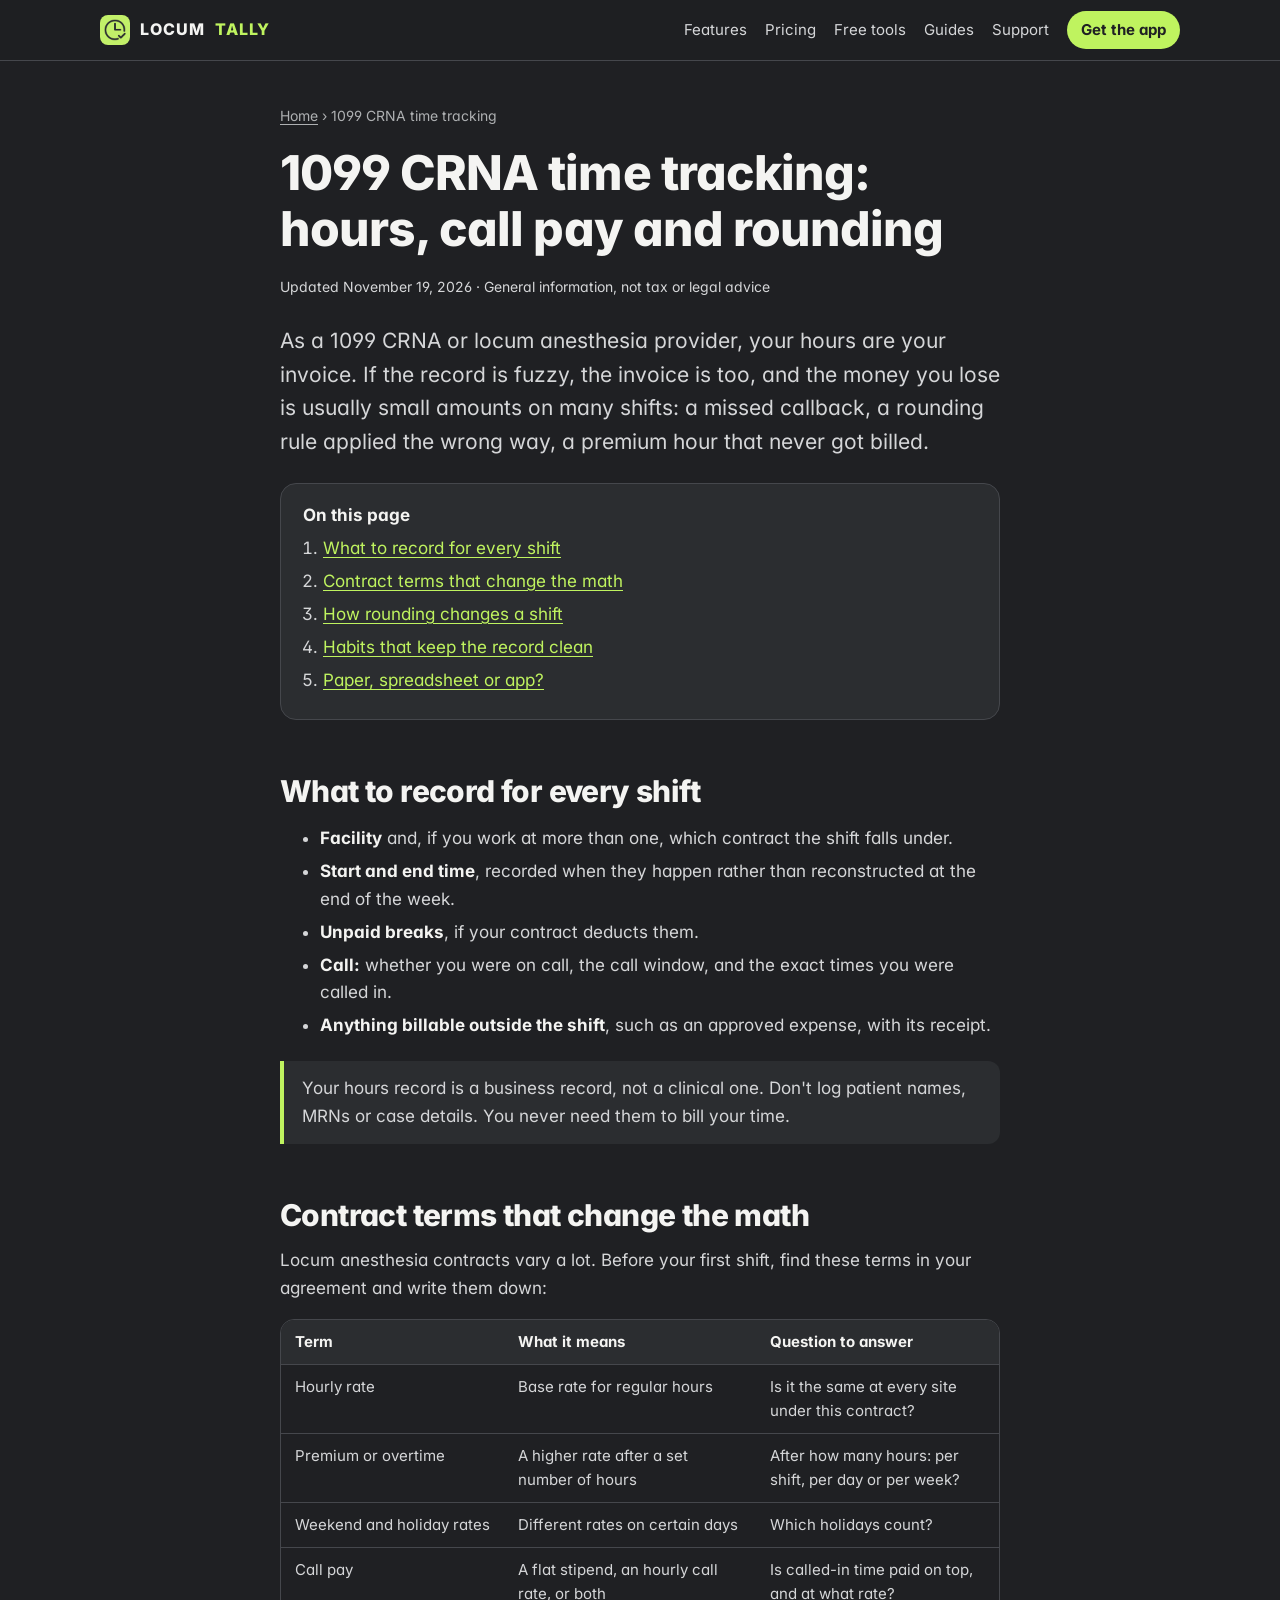
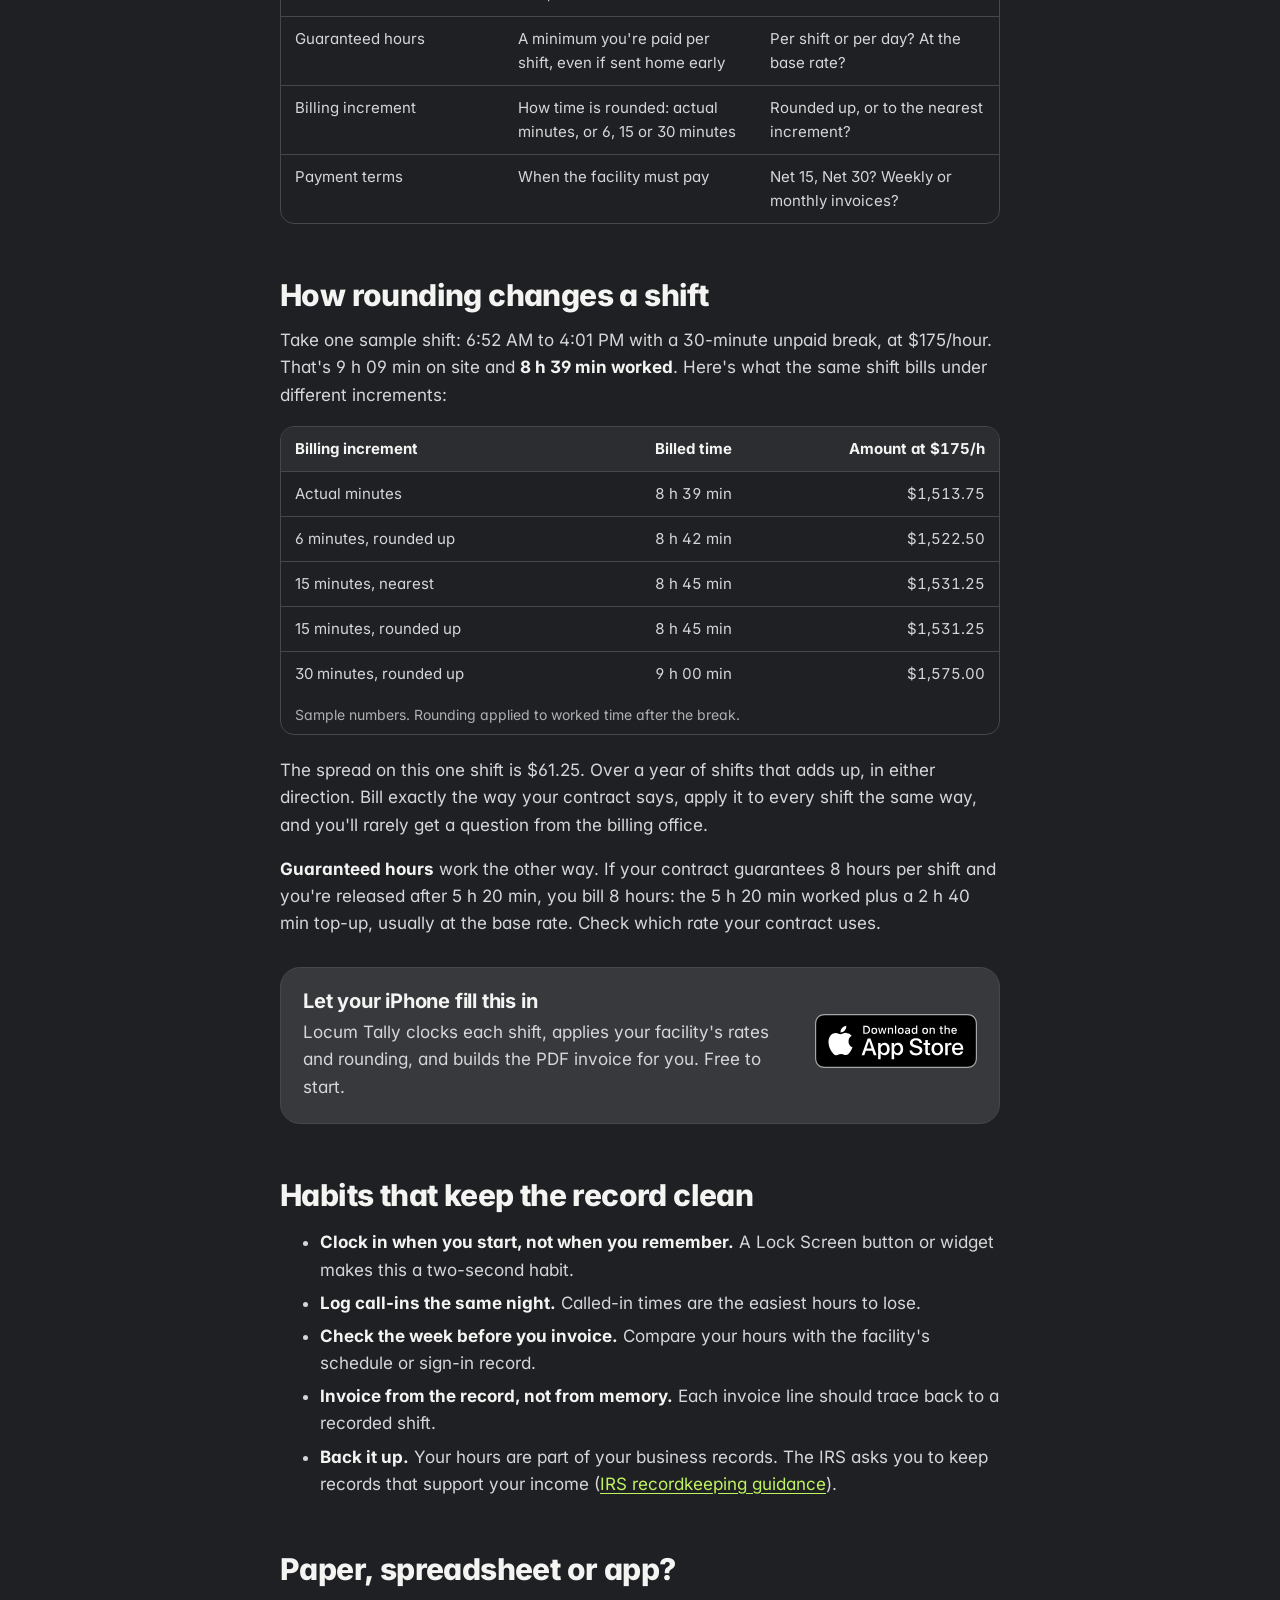
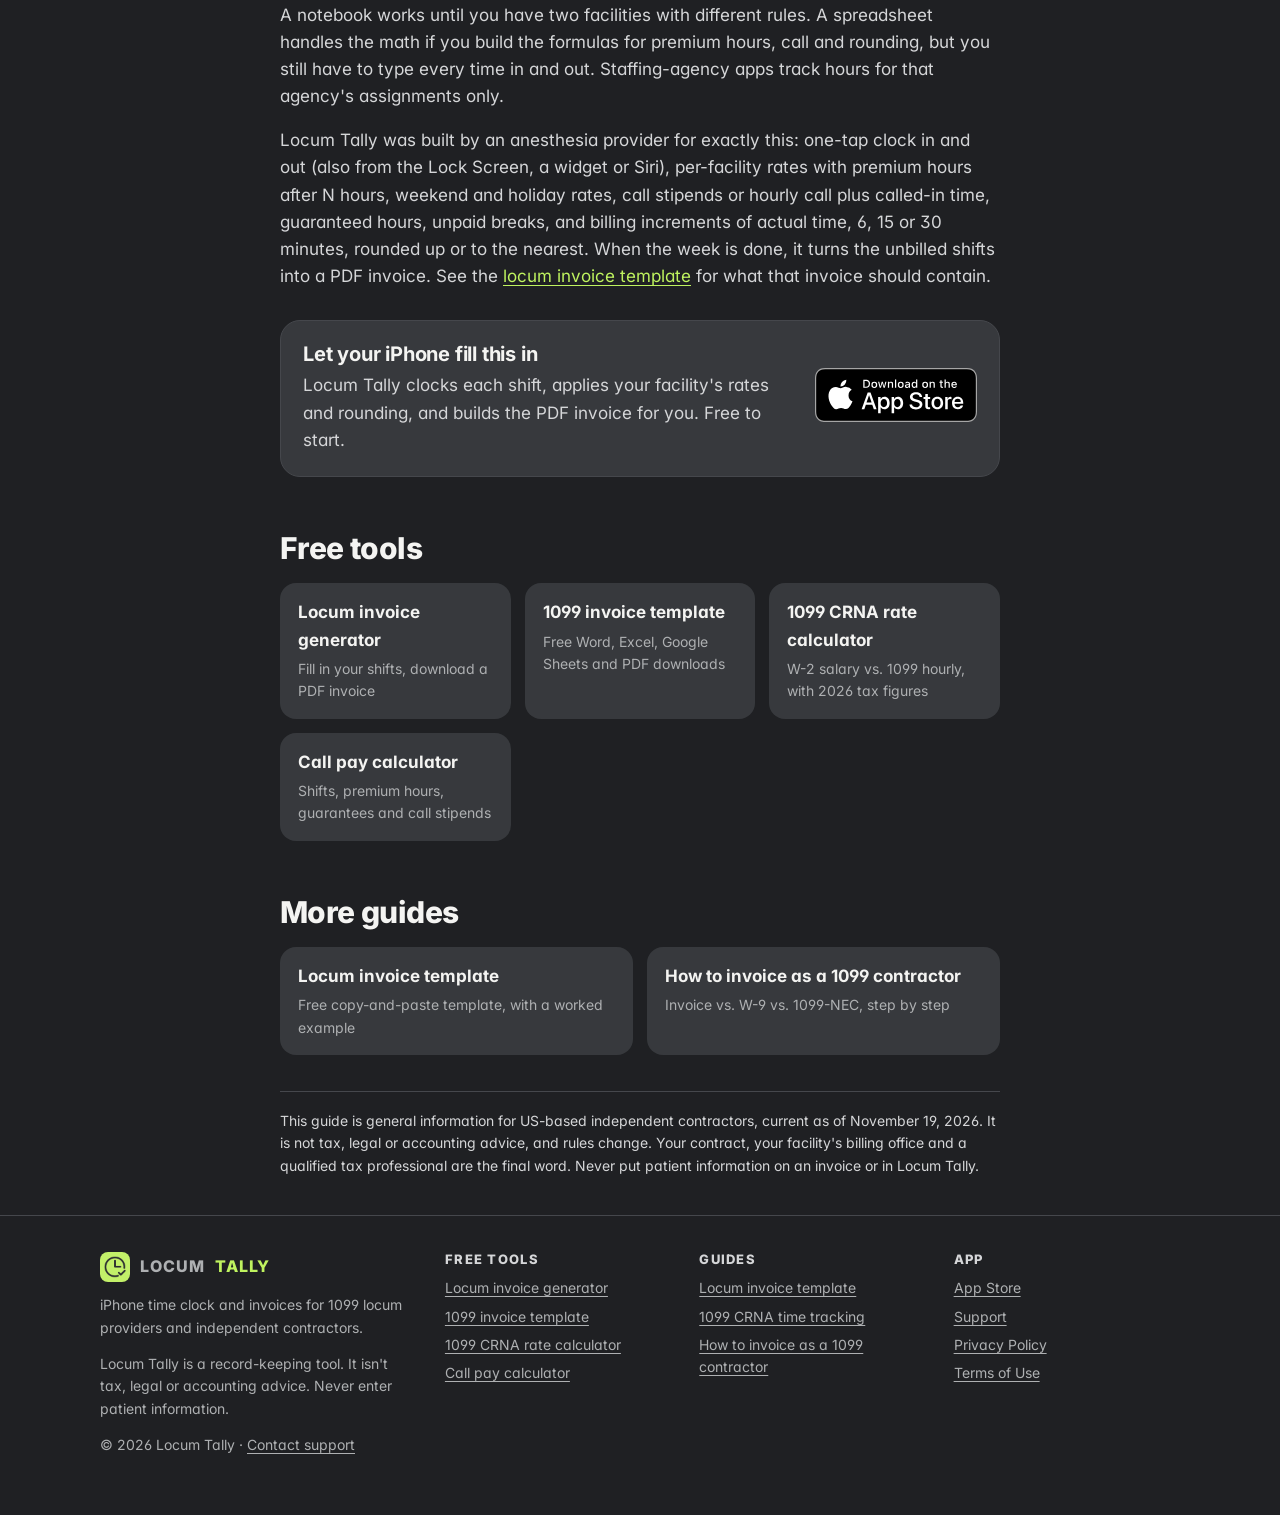
==== commit 177bd88e: "Add free tools: locum invoice generator, 1099/locum invoice templates, 1099 CRNA rate calculator, ca" ====
--- a/1099-crna-time-tracking.html
+++ b/1099-crna-time-tracking.html
@@ -13,7 +13,7 @@
 <link rel="icon" type="image/png" sizes="32x32" href="favicon-32.png">
 <link rel="apple-touch-icon" href="apple-touch-icon.png">
 <link rel="preload" href="fonts/inter-var-latin.woff2" as="font" type="font/woff2" crossorigin>
-<link rel="stylesheet" href="site.css">
+<link rel="stylesheet" href="site.css?v=4">
 <meta property="og:type" content="article">
 <meta property="og:site_name" content="Locum Tally">
 <meta property="og:title" content="1099 CRNA Time Tracking: Hours, Call &amp; Rounding | Locum Tally">
@@ -77,7 +77,7 @@
 <a class="skip" href="#main">Skip to content</a>
 <header class="site-header"><div class="wrap">
 <a class="brand" href="index.html"><img src="apple-touch-icon.png" alt="" width="30" height="30">LOCUM <span>TALLY</span></a>
-<nav class="site-nav" aria-label="Main"><a class="opt" href="index.html#features">Features</a><a class="opt" href="index.html#pricing">Pricing</a><a class="opt" href="index.html#guides">Guides</a><a class="" href="support.html">Support</a><a class="nav-cta" href="https://apps.apple.com/app/apple-store/id6818014743?pt=129455149&ct=guide-crna&mt=8">Get the app</a></nav>
+<nav class="site-nav" aria-label="Main"><a class="opt" href="index.html#features">Features</a><a class="opt" href="index.html#pricing">Pricing</a><a class="opt" href="index.html#tools">Free tools</a><a class="opt" href="index.html#guides">Guides</a><a class="" href="support.html">Support</a><a class="nav-cta" href="https://apps.apple.com/app/apple-store/id6818014743?pt=129455149&ct=guide-crna&mt=8">Get the app</a></nav>
 </div></header>
 <main id="main" class="article"><div class="wrap narrow">
 <nav class="crumbs" aria-label="Breadcrumb"><a href="index.html">Home</a> › <span aria-current="page">1099 CRNA time tracking</span></nav>
@@ -144,6 +144,8 @@
 <p>Locum Tally clocks each shift, applies your facility's rates and rounding, and builds the PDF invoice for you. Free to start.</p></div>
 <div><a class="badge" href="https://apps.apple.com/app/apple-store/id6818014743?pt=129455149&ct=guide-crna-end&mt=8" aria-label="Download Locum Tally on the App Store"><img src="img/app-store-badge.svg" alt="Download on the App Store" width="162" height="54"></a></div></aside>
 
+<h2>Free tools</h2>
+<div class="related"><a href="locum-invoice-generator.html">Locum invoice generator<span>Fill in your shifts, download a PDF invoice</span></a><a href="1099-invoice-template.html">1099 invoice template<span>Free Word, Excel, Google Sheets and PDF downloads</span></a><a href="1099-crna-rate-calculator.html">1099 CRNA rate calculator<span>W-2 salary vs. 1099 hourly, with 2026 tax figures</span></a><a href="call-pay-calculator.html">Call pay calculator<span>Shifts, premium hours, guarantees and call stipends</span></a></div>
 <h2>More guides</h2>
 <div class="related"><a href="locum-invoice-template.html">Locum invoice template<span>Free copy-and-paste template, with a worked example</span></a><a href="how-to-invoice-as-a-1099-contractor.html">How to invoice as a 1099 contractor<span>Invoice vs. W-9 vs. 1099-NEC, step by step</span></a></div>
 <p class="disclaimer">This guide is general information for US-based independent contractors, current as of November 19, 2026. It is not tax, legal or accounting advice, and rules change. Your contract, your facility's billing office and a qualified tax professional are the final word. Never put patient information on an invoice or in Locum Tally.</p>
@@ -153,6 +155,7 @@
 <p style="margin-top:12px">iPhone time clock and invoices for 1099 locum providers and independent contractors.</p>
 <p>Locum Tally is a record-keeping tool. It isn't tax, legal or accounting advice. Never enter patient information.</p>
 <p>© 2026 Locum Tally · <a href="support.html">Contact support</a></p></div>
+<div><h2>Free tools</h2><ul><li><a href="locum-invoice-generator.html">Locum invoice generator</a></li><li><a href="1099-invoice-template.html">1099 invoice template</a></li><li><a href="1099-crna-rate-calculator.html">1099 CRNA rate calculator</a></li><li><a href="call-pay-calculator.html">Call pay calculator</a></li></ul></div>
 <div><h2>Guides</h2><ul><li><a href="locum-invoice-template.html">Locum invoice template</a></li><li><a href="1099-crna-time-tracking.html">1099 CRNA time tracking</a></li><li><a href="how-to-invoice-as-a-1099-contractor.html">How to invoice as a 1099 contractor</a></li></ul></div>
 <div><h2>App</h2><ul><li><a href="https://apps.apple.com/app/apple-store/id6818014743?pt=129455149&ct=footer&mt=8">App Store</a></li><li><a href="support.html">Support</a></li><li><a href="privacy.html">Privacy Policy</a></li><li><a href="terms.html">Terms of Use</a></li></ul></div>
 </div></footer>
--- a/site.css
+++ b/site.css
@@ -143,7 +143,7 @@
 .related a:hover{outline:1px solid var(--lime)}
 /* footer */
 .site-footer{border-top:1px solid var(--line);padding:36px 0 44px;color:var(--muted);font-size:14px}
-.site-footer .wrap{display:grid;grid-template-columns:1.4fr 1fr 1fr;gap:28px}
+.site-footer .wrap{display:grid;grid-template-columns:1.4fr 1fr 1fr 1fr;gap:28px}
 .site-footer h2{font-size:13px;letter-spacing:.1em;text-transform:uppercase;color:var(--soft);margin:0 0 10px}
 .site-footer ul{list-style:none;padding:0;margin:0}
 .site-footer li{margin:6px 0}
@@ -173,3 +173,17 @@
 .btn{display:inline-block;background:var(--lime);color:var(--lime-ink);font-weight:700;padding:12px 22px;border-radius:999px;text-decoration:none}
 .btn:hover{color:var(--lime-ink);filter:brightness(1.05)}
 #android .cta-row{justify-content:center}
+.android-cta{display:inline-flex;align-items:center;gap:10px;height:54px;box-sizing:border-box;padding:0 16px;border:1px solid #a6a6a6;border-radius:10px;background:#000;color:#fff;text-decoration:none;line-height:1.1}
+.android-cta svg{color:#3ddc84;flex:none}
+.android-cta span{display:flex;flex-direction:column;font-weight:600;font-size:17px}
+.android-cta small{font-size:11px;font-weight:500;opacity:.85}
+.android-cta:hover{color:#fff;border-color:#fff}
+@media (max-width:600px){.android-cta{height:50px}}
+.hero .cta-note{display:block;margin:0}
+@media (max-width:600px){.hero .cta-row{gap:10px;flex-wrap:nowrap}.hero .badge img{height:44px}.hero .android-cta{height:44px;padding:0 10px;gap:7px}.hero .android-cta svg{width:20px;height:20px}.hero .android-cta span{font-size:14px}.hero .android-cta small{font-size:10px}}
+/* downloads (templates) */
+.dl-grid{display:grid;grid-template-columns:repeat(auto-fit,minmax(170px,1fr));gap:12px;margin:16px 0 8px}
+.dl{display:flex;flex-direction:column;gap:4px;background:var(--card);border:1px solid var(--line);border-radius:16px;padding:16px;text-decoration:none;color:var(--text);font-weight:800}
+.dl span{font-weight:400;font-size:14px;color:var(--muted)}
+.dl:hover{border-color:var(--lime)}
+.dl .fmt{display:inline-block;width:max-content;font-size:12px;font-weight:800;letter-spacing:.06em;color:var(--lime-ink);background:var(--lime);border-radius:6px;padding:2px 8px}
